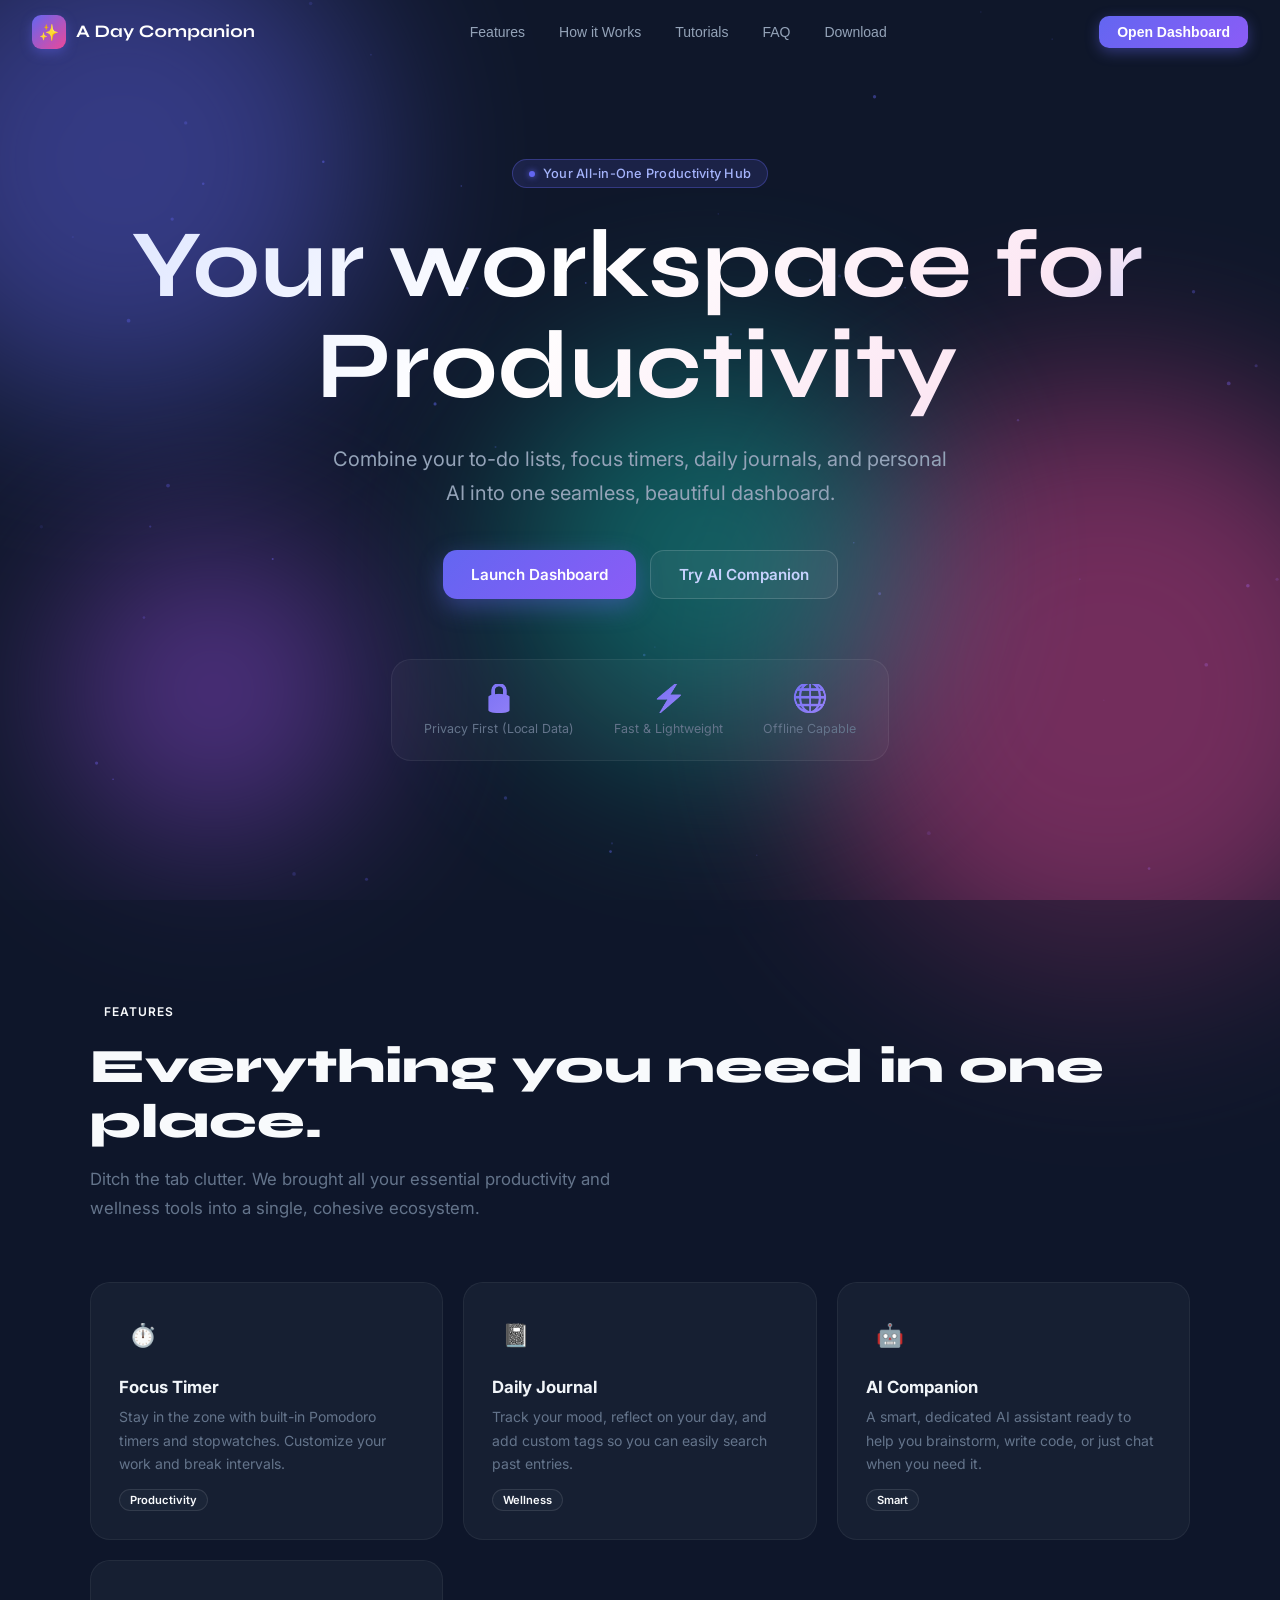
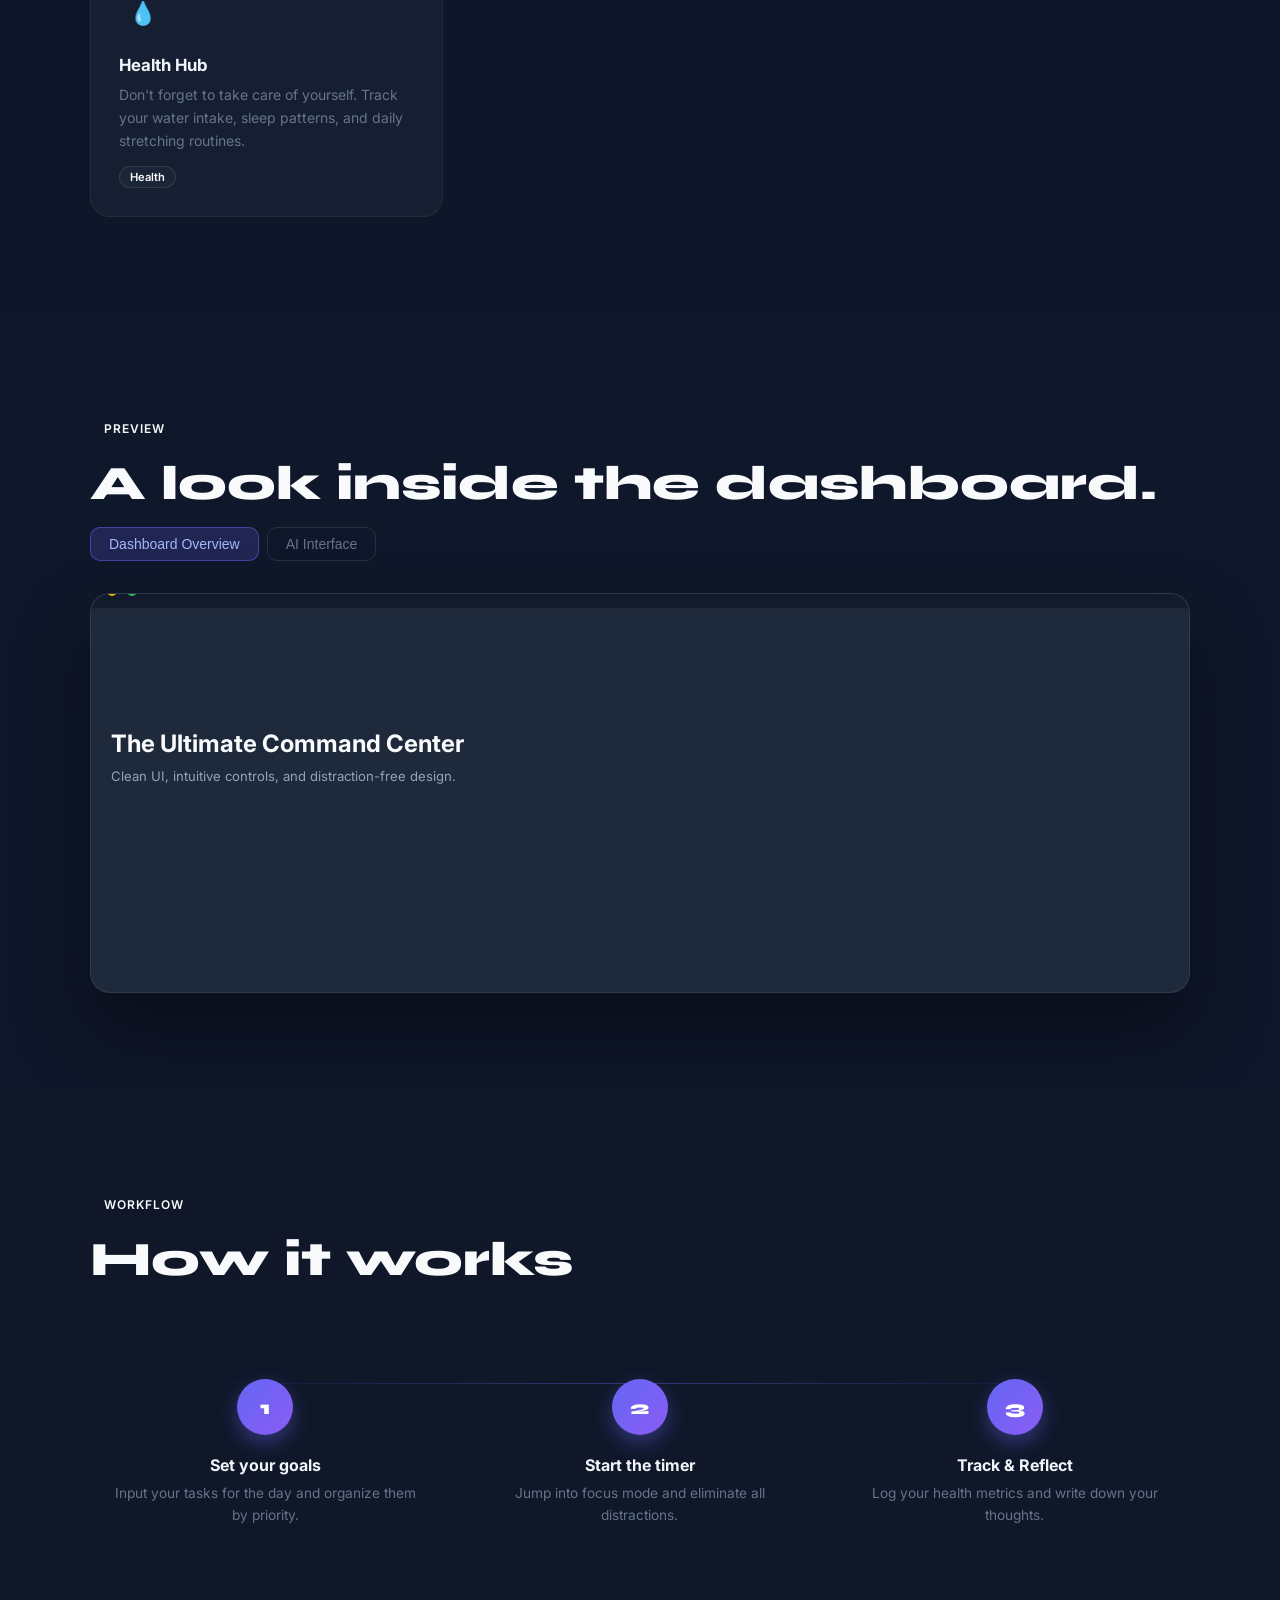
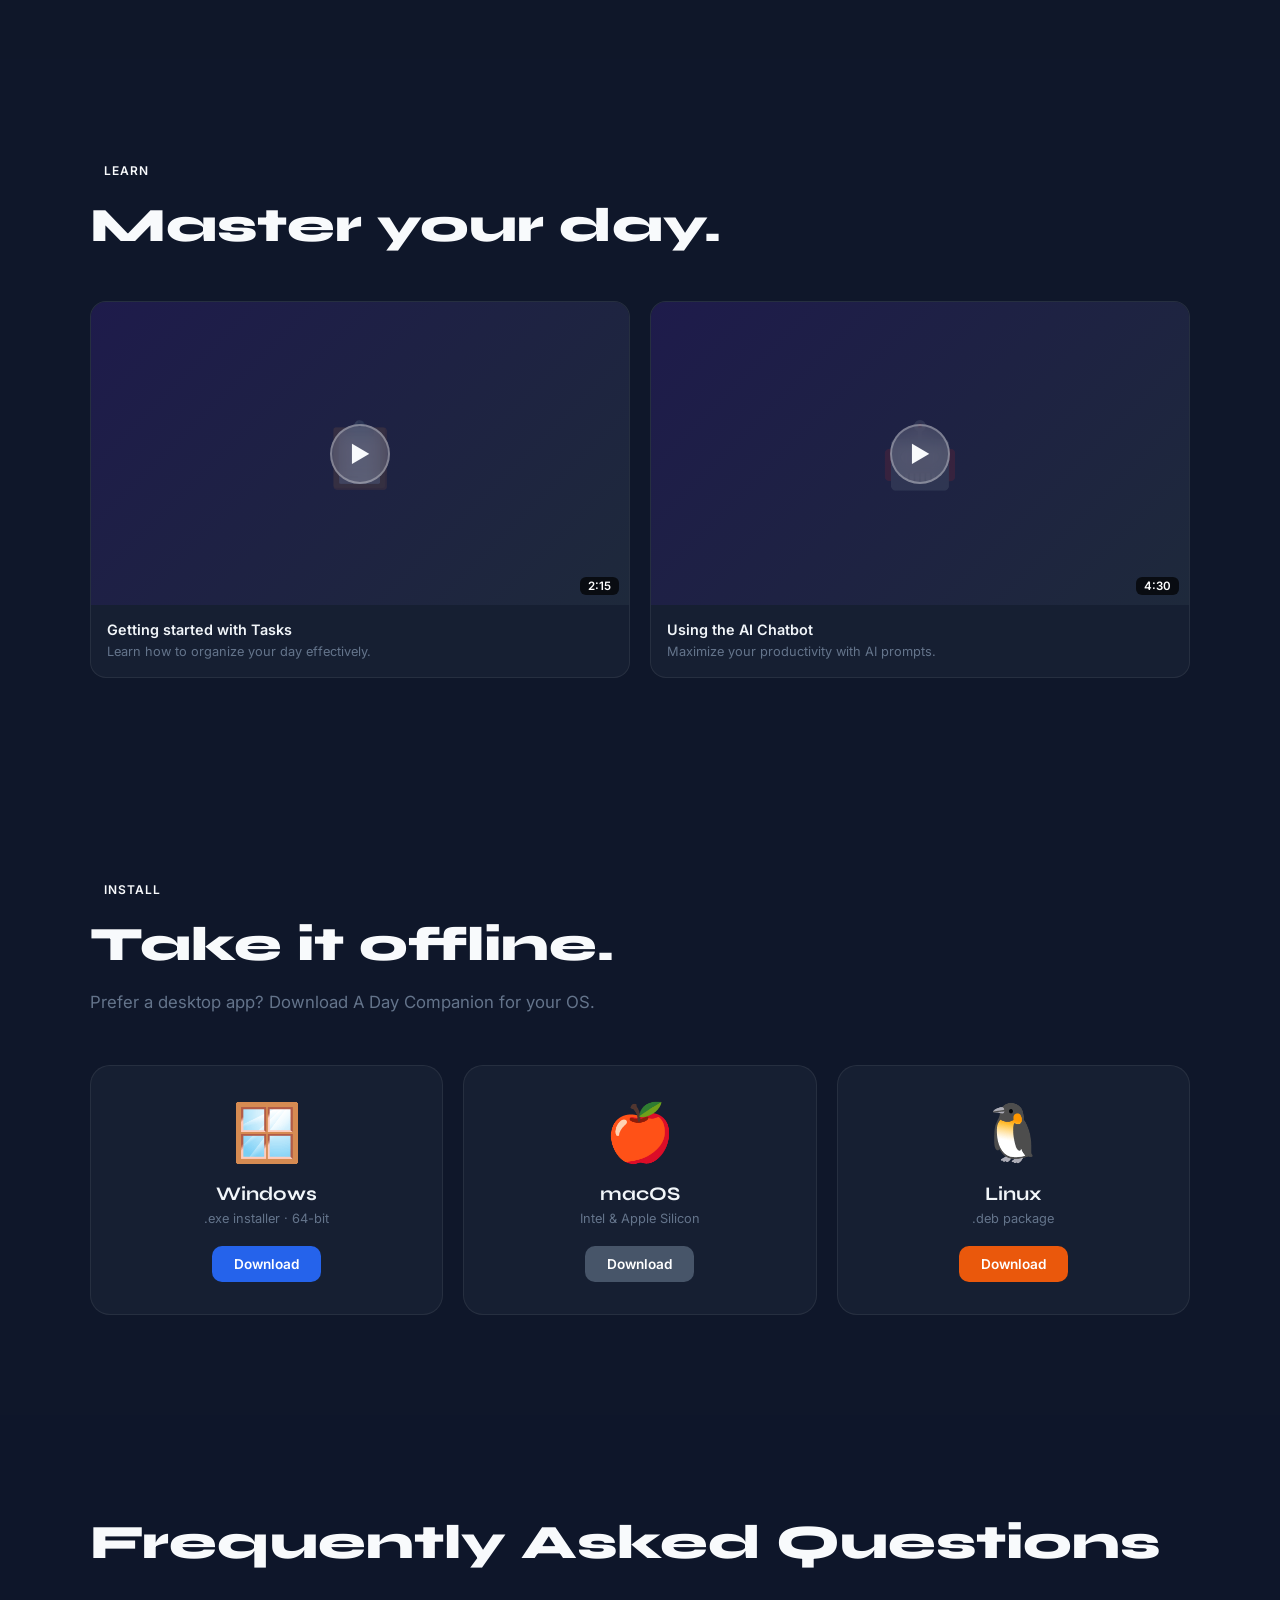
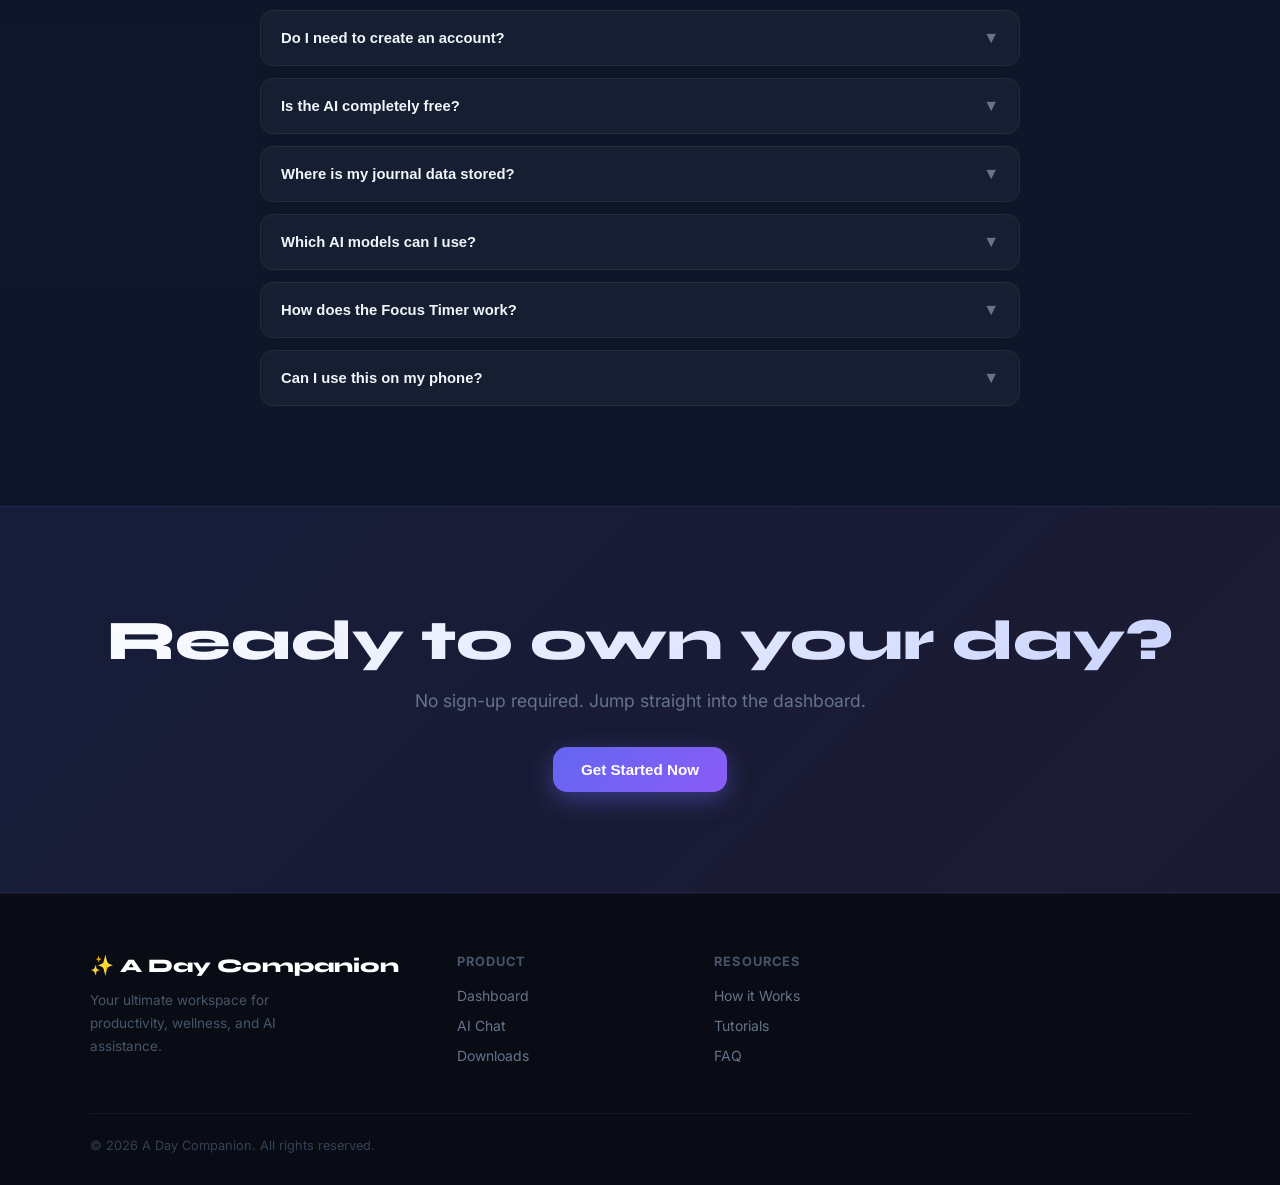
==== web/index.html @ 9bcea78a "Add files via upload" ====
<!DOCTYPE html>
<html lang="en">
<head>
    <meta charset="UTF-8">
    <meta name="viewport" content="width=device-width, initial-scale=1.0">
    <title>A Day Companion - Home</title>
    <link rel="preconnect" href="https://fonts.googleapis.com">
    <link href="https://fonts.googleapis.com/css2?family=Inter:wght@400;500;600;700;800&family=Syne:wght@700;800&display=swap" rel="stylesheet">
    
    <link rel="stylesheet" href="css/landing.css">
</head>
<body>
    
    <div class="blob blob-1"></div>
    <div class="blob blob-2"></div>
    <div class="blob blob-3"></div>
    <div class="blob blob-4"></div>

    <nav id="navbar">
        <a href="#" class="nav-logo">
            <div class="nav-logo-icon">✨</div>
            <span class="nav-logo-text">A Day Companion</span>
        </a>
        <div class="nav-links" id="nav-links">
            <button class="nav-link" data-scroll="features">Features</button>
            <button class="nav-link" data-scroll="how">How it Works</button>
            <button class="nav-link" data-scroll="tutorials">Tutorials</button>
            <button class="nav-link" data-scroll="faq">FAQ</button>
            <button class="nav-link" data-scroll="download">Download</button>
        </div>
        <button class="nav-hamburger" id="nav-hamburger">
            <span></span><span></span><span></span>
        </button>
        <button class="nav-cta" id="nav-cta" onclick="window.location.href='dashboard.html'">Open Dashboard</button>
    </nav>

    <section id="hero">
        <canvas id="hero-canvas" style="position: absolute; top: 0; left: 0; width: 100%; height: 100%; z-index: -1;"></canvas>
        
        <div class="hero-badge fade-up">
            <div class="hero-badge-dot"></div>
            Your All-in-One Productivity Hub
        </div>
        
        <h1 class="hero-title fade-up stagger-1">
            Your workspace for <br>
            <span id="typed-text" style="color: #a78bfa;"></span>
        </h1>
        
        <p class="hero-sub fade-up stagger-2">
            Combine your to-do lists, focus timers, daily journals, and personal AI into one seamless, beautiful dashboard.
        </p>
        
        <div class="hero-btns fade-up stagger-3">
            <a href="dashboard.html" class="btn-primary">Launch Dashboard</a>
            <a href="ai.html" class="btn-secondary">Try AI Companion</a>
        </div>

        <div class="hero-stats fade-up stagger-4">
            <div class="hero-stat">
                <div class="hero-stat-num" style="font-size: 1.8rem; margin-bottom: 8px;">🔒</div>
                <div class="hero-stat-label">Privacy First (Local Data)</div>
            </div>
            <div class="hero-stat">
                <div class="hero-stat-num" style="font-size: 1.8rem; margin-bottom: 8px;">⚡</div>
                <div class="hero-stat-label">Fast & Lightweight</div>
            </div>
            <div class="hero-stat">
                <div class="hero-stat-num" style="font-size: 1.8rem; margin-bottom: 8px;">🌐</div>
                <div class="hero-stat-label">Offline Capable</div>
            </div>
        </div>
    </section>

    <section id="features" class="section">
        <div class="section-inner">
            <span class="section-tag">Features</span>
            <h2 class="section-title">Everything you need in one place.</h2>
            <p class="section-sub">Ditch the tab clutter. We brought all your essential productivity and wellness tools into a single, cohesive ecosystem.</p>
            
            <div class="features-grid">
                <div class="feature-card">
                    <div class="feature-icon">⏱️</div>
                    <h3 class="feature-title">Focus Timer</h3>
                    <p class="feature-desc">Stay in the zone with built-in Pomodoro timers and stopwatches. Customize your work and break intervals.</p>
                    <span class="feature-tag glass">Productivity</span>
                </div>
                <div class="feature-card">
                    <div class="feature-icon">📓</div>
                    <h3 class="feature-title">Daily Journal</h3>
                    <p class="feature-desc">Track your mood, reflect on your day, and add custom tags so you can easily search past entries.</p>
                    <span class="feature-tag glass">Wellness</span>
                </div>
                <div class="feature-card">
                    <div class="feature-icon">🤖</div>
                    <h3 class="feature-title">AI Companion</h3>
                    <p class="feature-desc">A smart, dedicated AI assistant ready to help you brainstorm, write code, or just chat when you need it.</p>
                    <span class="feature-tag glass">Smart</span>
                </div>
                <div class="feature-card">
                    <div class="feature-icon">💧</div>
                    <h3 class="feature-title">Health Hub</h3>
                    <p class="feature-desc">Don't forget to take care of yourself. Track your water intake, sleep patterns, and daily stretching routines.</p>
                    <span class="feature-tag glass">Health</span>
                </div>
            </div>
        </div>
    </section>

    <section id="preview" class="section">
        <div class="section-inner">
            <span class="section-tag">Preview</span>
            <h2 class="section-title">A look inside the dashboard.</h2>
            
            <div class="preview-tabs">
                <button class="preview-tab active" data-tab="dashboard">Dashboard Overview</button>
                <button class="preview-tab" data-tab="ai">AI Interface</button>
            </div>

            <div class="preview-screen active" id="screen-dashboard">
                <div class="mock-header">
                    <div class="mock-dot" style="background: #ef4444;"></div>
                    <div class="mock-dot" style="background: #eab308;"></div>
                    <div class="mock-dot" style="background: #22c55e;"></div>
                </div>
                <div class="mock-ui text-center" style="padding: 100px 20px;">
                    <h3 style="color: #f8fafc; font-size: 1.5rem; margin-bottom: 10px;">The Ultimate Command Center</h3>
                    <p>Clean UI, intuitive controls, and distraction-free design.</p>
                </div>
            </div>
            
            <div class="preview-screen" id="screen-ai">
                <div class="mock-header">
                    <div class="mock-dot" style="background: #ef4444;"></div>
                    <div class="mock-dot" style="background: #eab308;"></div>
                    <div class="mock-dot" style="background: #22c55e;"></div>
                </div>
                <div class="mock-ui text-center" style="padding: 100px 20px;">
                    <h3 style="color: #f8fafc; font-size: 1.5rem; margin-bottom: 10px;">Your Personal AI Assistant</h3>
                    <p>Powered by OpenRouter, directly integrated into your workflow.</p>
                </div>
            </div>
        </div>
    </section>

    <section id="how" class="section">
        <div class="section-inner text-center">
            <span class="section-tag">Workflow</span>
            <h2 class="section-title">How it works</h2>
            
            <div class="steps-grid">
                <div class="step-card fade-up stagger-1">
                    <div class="step-num">1</div>
                    <h3 class="step-title">Set your goals</h3>
                    <p class="step-desc">Input your tasks for the day and organize them by priority.</p>
                </div>
                <div class="step-card fade-up stagger-2">
                    <div class="step-num">2</div>
                    <h3 class="step-title">Start the timer</h3>
                    <p class="step-desc">Jump into focus mode and eliminate all distractions.</p>
                </div>
                <div class="step-card fade-up stagger-3">
                    <div class="step-num">3</div>
                    <h3 class="step-title">Track & Reflect</h3>
                    <p class="step-desc">Log your health metrics and write down your thoughts.</p>
                </div>
            </div>
        </div>
    </section>

    <section id="tutorials" class="section">
        <div class="section-inner">
            <span class="section-tag">Learn</span>
            <h2 class="section-title">Master your day.</h2>
            
            <div class="tutorial-grid">
                <div class="tutorial-card fade-up" data-tutorial="Getting started with Tasks">
                    <div class="tutorial-thumb">
                        <div class="tutorial-thumb-bg">📋</div>
                        <div class="tutorial-play-btn">▶</div>
                        <div class="tutorial-duration">2:15</div>
                    </div>
                    <div class="tutorial-info">
                        <h3 class="tutorial-title">Getting started with Tasks</h3>
                        <p class="tutorial-desc">Learn how to organize your day effectively.</p>
                    </div>
                </div>
                <div class="tutorial-card fade-up stagger-1" data-tutorial="Using the AI Chatbot">
                    <div class="tutorial-thumb">
                        <div class="tutorial-thumb-bg">🤖</div>
                        <div class="tutorial-play-btn">▶</div>
                        <div class="tutorial-duration">4:30</div>
                    </div>
                    <div class="tutorial-info">
                        <h3 class="tutorial-title">Using the AI Chatbot</h3>
                        <p class="tutorial-desc">Maximize your productivity with AI prompts.</p>
                    </div>
                </div>
            </div>
        </div>
    </section>

    <section id="download" class="section">
        <div class="section-inner">
            <span class="section-tag">Install</span>
            <h2 class="section-title">Take it offline.</h2>
            <p class="section-sub">Prefer a desktop app? Download A Day Companion for your OS.</p>
            
            <div class="platform-grid">
                <a href="https://github.com/Devanshpsg009/A-Day-Companion/releases/download/A_Day_Companion/A.Day.Companion.exe" class="platform-card fade-up">
                    <span class="platform-emoji">🪟</span>
                    <h3 class="platform-name">Windows</h3>
                    <p class="platform-info">.exe installer · 64-bit</p>
                    <span class="platform-btn" style="background: #2563eb; color: #fff;">Download</span>
                </a>
                <a href="https://github.com/Devanshpsg009/A-Day-Companion/releases/download/A_Day_Companion/A.Day.Companion.app.zip" class="platform-card fade-up stagger-1">
                    <span class="platform-emoji">🍎</span>
                    <h3 class="platform-name">macOS</h3>
                    <p class="platform-info">Intel & Apple Silicon</p>
                    <span class="platform-btn" style="background: #475569; color: #fff;">Download</span>
                </a>
                <a href="https://github.com/Devanshpsg009/A-Day-Companion/releases/download/A_Day_Companion/A.Day.Companion.deb" class="platform-card fade-up stagger-2">
                    <span class="platform-emoji">🐧</span>
                    <h3 class="platform-name">Linux</h3>
                    <p class="platform-info">.deb package</p>
                    <span class="platform-btn" style="background: #ea580c; color: #fff;">Download</span>
                </a>
            </div>
        </div>
    </section>

    <section id="faq" class="section">
        <div class="section-inner">
            <h2 class="section-title text-center">Frequently Asked Questions</h2>
            
            <div class="faq-list" style="margin: 40px auto 0;">
                <div class="faq-item fade-up">
                    <button class="faq-q">Do I need to create an account? <span class="faq-chevron">▼</span></button>
                    <div class="faq-a"><p>No account is required! A Day Companion runs directly in your browser and stores your data locally.</p></div>
                </div>
                <div class="faq-item fade-up">
                    <button class="faq-q">Is the AI completely free? <span class="faq-chevron">▼</span></button>
                    <div class="faq-a"><p>Yes, the AI integration utilizes your custom API key (like OpenRouter) so you maintain full control over your usage and data.</p></div>
                </div>
                <div class="faq-item fade-up">
                    <button class="faq-q">Where is my journal data stored? <span class="faq-chevron">▼</span></button>
                    <div class="faq-a"><p>All your tasks, journal entries, and health data are stored safely in your browser's local storage for maximum privacy and speed.</p></div>
                </div>
                <div class="faq-item fade-up">
                    <button class="faq-q">Which AI models can I use? <span class="faq-chevron">▼</span></button>
                    <div class="faq-a"><p>Through OpenRouter, you can easily switch between industry-leading models like GPT-3.5 Turbo, Claude 3 Haiku, and Llama 3.</p></div>
                </div>
                <div class="faq-item fade-up">
                    <button class="faq-q">How does the Focus Timer work? <span class="faq-chevron">▼</span></button>
                    <div class="faq-a"><p>It uses the Pomodoro technique. By default, it sets a 25-minute focus session followed by a 5-minute break, helping you avoid burnout.</p></div>
                </div>
                <div class="faq-item fade-up">
                    <button class="faq-q">Can I use this on my phone? <span class="faq-chevron">▼</span></button>
                    <div class="faq-a"><p>Absolutely. The web dashboard is fully responsive and designed to work beautifully on mobile devices.</p></div>
                </div>
            </div>
        </div>
    </section>

    <section id="cta">
        <h2 class="cta-title fade-up">Ready to own your day?</h2>
        <p class="cta-sub fade-up stagger-1">No sign-up required. Jump straight into the dashboard.</p>
        <button class="btn-primary fade-up stagger-2" onclick="window.location.href='dashboard.html'">Get Started Now</button>
    </section>

    <footer>
        <div class="footer-inner">
            <div class="footer-top">
                <div class="footer-brand">
                    <div style="font-family: 'Syne', sans-serif; font-weight: 800; font-size: 1.2rem; color: #fff;">✨ A Day Companion</div>
                    <p>Your ultimate workspace for productivity, wellness, and AI assistance.</p>
                </div>
                <div>
                    <h4 class="footer-col-title">Product</h4>
                    <ul class="footer-links">
                        <li><a href="dashboard.html">Dashboard</a></li>
                        <li><a href="ai.html">AI Chat</a></li>
                        <li><a href="#download">Downloads</a></li>
                    </ul>
                </div>
                <div>
                    <h4 class="footer-col-title">Resources</h4>
                    <ul class="footer-links">
                        <li><a href="#how">How it Works</a></li>
                        <li><a href="#tutorials">Tutorials</a></li>
                        <li><a href="#faq">FAQ</a></li>
                    </ul>
                </div>
            </div>
            <div class="footer-bottom">
                <div class="footer-copy">&copy; 2026 A Day Companion. All rights reserved.</div>
            </div>
        </div>
    </footer>

    <div class="video-modal-overlay" id="video-modal" style="display: none;">
        <div class="video-modal">
            <div class="video-modal-header">
                <h3 class="video-modal-title" id="video-modal-title">Tutorial</h3>
                <button class="video-modal-close" id="video-modal-close">✕</button>
            </div>
            <div class="video-embed">
                <div class="video-placeholder">
                    <div class="video-placeholder-icon">▶</div>
                    <p>Video playback area.</p>
                </div>
            </div>
        </div>
    </div>

    <script src="js/landing.js"></script>
</body>
</html>
---- web/css/landing.css ----
/* ── Base ── */
*, *::before, *::after { box-sizing: border-box; margin: 0; padding: 0; }

body {
    font-family: 'Inter', sans-serif;
    background-color: #0f172a;
    color: #f8fafc;
    overflow-x: hidden;
    scroll-behavior: smooth;
}

::-webkit-scrollbar { width: 6px; }
::-webkit-scrollbar-track { background: #1e293b; }
::-webkit-scrollbar-thumb { background: #475569; border-radius: 4px; }
::-webkit-scrollbar-thumb:hover { background: #64748b; }

.blob {
    position: absolute;
    filter: blur(90px);
    z-index: 0;
    opacity: 0.45;
    animation: blobFloat 12s infinite ease-in-out;
    border-radius: 50%;
    pointer-events: none;
}
.blob-1 { top: -10%; left: -10%; width: 500px; height: 500px; background: #6366f1; animation-delay: 0s; }
.blob-2 { bottom: -10%; right: -10%; width: 600px; height: 600px; background: #ec4899; animation-delay: 2s; }
.blob-3 { top: 40%; left: 40%; width: 400px; height: 400px; background: #14b8a6; animation-delay: 4s; }
.blob-4 { top: 60%; left: 5%; width: 300px; height: 300px; background: #a855f7; animation-delay: 6s; }

@keyframes blobFloat {
    0%   { transform: translate(0,0) scale(1); }
    33%  { transform: translate(30px,-50px) scale(1.1); }
    66%  { transform: translate(-20px,20px) scale(0.9); }
    100% { transform: translate(0,0) scale(1); }
}

.glass {
    background: rgba(30,41,59,0.7);
    backdrop-filter: blur(12px);
    -webkit-backdrop-filter: blur(12px);
    border: 1px solid rgba(255,255,255,0.1);
}
.glass-panel {
    background: rgba(15,23,42,0.6);
    backdrop-filter: blur(16px);
    border: 1px solid rgba(255,255,255,0.05);
    box-shadow: 0 4px 30px rgba(0,0,0,0.15);
}
.glass-card {
    background: rgba(30,41,59,0.5);
    backdrop-filter: blur(12px);
    border: 1px solid rgba(255,255,255,0.08);
    border-radius: 20px;
    transition: background 0.3s, border-color 0.3s, transform 0.3s;
}
.glass-card:hover {
    background: rgba(30,41,59,0.8);
    border-color: rgba(99,102,241,0.4);
    transform: translateY(-4px);
}

.fade-in { animation: fadeIn 0.5s ease-out forwards; }
@keyframes fadeIn {
    from { opacity: 0; transform: translateY(12px); }
    to   { opacity: 1; transform: translateY(0); }
}

.fade-up {
    opacity: 0;
    transform: translateY(30px);
    transition: opacity 0.7s ease, transform 0.7s ease;
}
.fade-up.visible {
    opacity: 1;
    transform: translateY(0);
}

.stagger-1 { transition-delay: 0.1s; }
.stagger-2 { transition-delay: 0.2s; }
.stagger-3 { transition-delay: 0.3s; }
.stagger-4 { transition-delay: 0.4s; }
.stagger-5 { transition-delay: 0.5s; }
.stagger-6 { transition-delay: 0.6s; }

.typing-dot { animation: typingAnim 1.4s infinite ease-in-out both; }
.typing-dot:nth-child(1) { animation-delay: -0.32s; }
.typing-dot:nth-child(2) { animation-delay: -0.16s; }
@keyframes typingAnim { 0%,80%,100%{transform:scale(0)} 40%{transform:scale(1)} }

/* Pulse ring for badges */
@keyframes pulseRing {
    0%   { transform: scale(1); opacity: 0.8; }
    50%  { transform: scale(1.5); opacity: 0; }
    100% { transform: scale(1); opacity: 0; }
}
.pulse-ring::before {
    content: '';
    position: absolute;
    inset: -4px;
    border-radius: 50%;
    border: 2px solid #22c55e;
    animation: pulseRing 2s ease-out infinite;
}

#navbar {
    position: fixed;
    top: 0; left: 0; right: 0;
    z-index: 900;
    padding: 0 32px;
    height: 64px;
    display: flex;
    align-items: center;
    justify-content: space-between;
    transition: background 0.3s, border-color 0.3s, box-shadow 0.3s;
}
#navbar.scrolled {
    background: rgba(15,23,42,0.9);
    backdrop-filter: blur(16px);
    border-bottom: 1px solid rgba(255,255,255,0.08);
    box-shadow: 0 4px 24px rgba(0,0,0,0.3);
}
.nav-logo {
    display: flex;
    align-items: center;
    gap: 10px;
    color: #fff;
    text-decoration: none;
    flex-shrink: 0;
}
.nav-logo-text {
    display: inline-block;
    font-family: 'Syne', sans-serif;
    font-weight: 700;
    font-size: 1.1rem;
    letter-spacing: 0.01em;
    line-height: 1.2;
    padding-right: 0.12em;
    white-space: nowrap;
    overflow: visible;
    text-rendering: geometricPrecision;
    -webkit-font-smoothing: antialiased;
}
.nav-logo-icon {
    width: 34px; height: 34px;
    background: linear-gradient(135deg, #6366f1, #ec4899);
    border-radius: 9px;
    display: flex; align-items: center; justify-content: center;
    font-size: 1rem;
    box-shadow: 0 4px 12px rgba(99,102,241,0.4);
}
.nav-links { display: flex; gap: 6px; align-items: center; }
.nav-link {
    padding: 7px 14px;
    border-radius: 8px;
    font-size: 0.875rem;
    font-weight: 500;
    color: #94a3b8;
    cursor: pointer;
    transition: color 0.2s, background 0.2s;
    border: none;
    background: none;
}
.nav-link:hover { color: #fff; background: rgba(255,255,255,0.06); }
.nav-cta {
    padding: 8px 18px;
    border-radius: 10px;
    background: linear-gradient(135deg, #6366f1, #8b5cf6);
    color: #fff;
    font-size: 0.875rem;
    font-weight: 600;
    cursor: pointer;
    border: none;
    transition: transform 0.2s, box-shadow 0.2s;
    box-shadow: 0 4px 14px rgba(99,102,241,0.4);
}
.nav-cta:hover { transform: translateY(-1px); box-shadow: 0 6px 20px rgba(99,102,241,0.55); }

/* Mobile nav toggle */
.nav-hamburger {
    display: none;
    flex-direction: column;
    gap: 5px;
    cursor: pointer;
    padding: 4px;
    border: none;
    background: none;
}
.nav-hamburger span {
    display: block;
    width: 22px; height: 2px;
    background: #94a3b8;
    border-radius: 2px;
    transition: all 0.3s;
}

#hero {
    min-height: 100vh;
    display: flex;
    flex-direction: column;
    align-items: center;
    justify-content: center;
    position: relative;
    overflow: hidden;
    padding: 80px 24px 60px;
    text-align: center;
}
.hero-badge {
    display: inline-flex;
    align-items: center;
    gap: 8px;
    padding: 6px 16px;
    border-radius: 100px;
    background: rgba(99,102,241,0.15);
    border: 1px solid rgba(99,102,241,0.35);
    color: #a5b4fc;
    font-size: 0.8rem;
    font-weight: 500;
    margin-bottom: 28px;
    letter-spacing: 0.02em;
}
.hero-badge-dot {
    width: 6px; height: 6px;
    border-radius: 50%;
    background: #6366f1;
    box-shadow: 0 0 6px #6366f1;
    position: relative;
}
.hero-title {
    font-family: 'Syne', sans-serif;
    font-size: clamp(3rem, 8vw, 6rem);
    font-weight: 700;
    line-height: 1.05;
    letter-spacing: 0;
    margin-bottom: 24px;
    padding-right: 0.06em;
    background: linear-gradient(135deg, #e0e7ff 0%, #fff 40%, #fce7f3 80%, #c7d2fe 100%);
    -webkit-background-clip: text;
    -webkit-text-fill-color: transparent;
    background-clip: text;
    text-rendering: geometricPrecision;
    -webkit-font-smoothing: antialiased;
}
.hero-sub {
    font-size: clamp(1rem, 2.5vw, 1.25rem);
    color: #94a3b8;
    max-width: 620px;
    line-height: 1.7;
    margin: 0 auto 40px;
}
.hero-btns {
    display: flex;
    gap: 14px;
    justify-content: center;
    flex-wrap: wrap;
    margin-bottom: 60px;
}
.btn-primary {
    display: inline-flex;
    align-items: center;
    gap: 8px;
    padding: 14px 28px;
    border-radius: 14px;
    background: linear-gradient(135deg, #6366f1, #8b5cf6);
    color: #fff;
    font-weight: 600;
    font-size: 0.95rem;
    border: none;
    cursor: pointer;
    transition: transform 0.2s, box-shadow 0.2s;
    box-shadow: 0 8px 24px rgba(99,102,241,0.4);
    text-decoration: none;
}
.btn-primary:hover { transform: translateY(-2px); box-shadow: 0 12px 32px rgba(99,102,241,0.55); }
.btn-secondary {
    display: inline-flex;
    align-items: center;
    gap: 8px;
    padding: 14px 28px;
    border-radius: 14px;
    background: rgba(255,255,255,0.05);
    color: #c7d2fe;
    font-weight: 600;
    font-size: 0.95rem;
    border: 1px solid rgba(255,255,255,0.15);
    cursor: pointer;
    transition: background 0.2s, border-color 0.2s, transform 0.2s;
    text-decoration: none;
}
.btn-secondary:hover { background: rgba(255,255,255,0.1); border-color: rgba(99,102,241,0.5); transform: translateY(-2px); }

/* Hero stats bar */
.hero-stats {
    display: flex;
    gap: 40px;
    justify-content: center;
    flex-wrap: wrap;
    padding: 24px 32px;
    border-radius: 20px;
    background: rgba(255,255,255,0.03);
    border: 1px solid rgba(255,255,255,0.06);
    max-width: 560px;
    margin: 0 auto;
}
.hero-stat { text-align: center; }
.hero-stat-num {
    font-family: 'Syne', sans-serif;
    font-size: 2rem;
    font-weight: 800;
    background: linear-gradient(135deg, #6366f1, #a78bfa);
    -webkit-background-clip: text;
    -webkit-text-fill-color: transparent;
    background-clip: text;
    line-height: 1;
}
.hero-stat-label { font-size: 0.78rem; color: #64748b; margin-top: 4px; }

/* ── Section base ── */
.section {
    padding: 100px 24px;
    position: relative;
    overflow: hidden;
}
.section-inner {
    max-width: 1100px;
    margin: 0 auto;
}
.section-tag {
    display: inline-block;
    padding: 4px 14px;
    border-radius: 100px;
    font-size: 0.75rem;
    font-weight: 600;
    letter-spacing: 0.08em;
    text-transform: uppercase;
    margin-bottom: 16px;
}
.section-title {
    font-family: 'Syne', sans-serif;
    font-size: clamp(2rem, 5vw, 3rem);
    font-weight: 800;
    line-height: 1.15;
    margin-bottom: 16px;
}
.section-sub {
    font-size: 1.05rem;
    color: #64748b;
    max-width: 560px;
    line-height: 1.7;
}

#features { background: rgba(15,23,42,0.5); }
.features-grid {
    display: grid;
    grid-template-columns: repeat(auto-fit, minmax(300px, 1fr));
    gap: 20px;
    margin-top: 60px;
}
.feature-card {
    padding: 28px;
    border-radius: 20px;
    background: rgba(30,41,59,0.5);
    border: 1px solid rgba(255,255,255,0.06);
    transition: all 0.3s;
    position: relative;
    overflow: hidden;
}
.feature-card::before {
    content: '';
    position: absolute;
    inset: 0;
    background: linear-gradient(135deg, transparent, rgba(99,102,241,0.04));
    opacity: 0;
    transition: opacity 0.3s;
}
.feature-card:hover { border-color: rgba(99,102,241,0.3); transform: translateY(-4px); box-shadow: 0 20px 40px rgba(0,0,0,0.2); }
.feature-card:hover::before { opacity: 1; }
.feature-icon {
    width: 48px; height: 48px;
    border-radius: 14px;
    display: flex; align-items: center; justify-content: center;
    font-size: 1.4rem;
    margin-bottom: 18px;
}
.feature-title { font-size: 1.05rem; font-weight: 700; color: #f1f5f9; margin-bottom: 8px; }
.feature-desc { font-size: 0.875rem; color: #64748b; line-height: 1.65; }
.feature-tag {
    display: inline-block;
    margin-top: 14px;
    padding: 3px 10px;
    border-radius: 100px;
    font-size: 0.7rem;
    font-weight: 600;
}

#preview { background: #0f172a; }
.preview-tabs {
    display: flex;
    gap: 8px;
    margin-bottom: 32px;
    flex-wrap: wrap;
}
.preview-tab {
    padding: 8px 18px;
    border-radius: 10px;
    font-size: 0.875rem;
    font-weight: 500;
    cursor: pointer;
    border: 1px solid rgba(255,255,255,0.1);
    background: transparent;
    color: #64748b;
    transition: all 0.2s;
}
.preview-tab.active {
    background: rgba(99,102,241,0.2);
    border-color: rgba(99,102,241,0.5);
    color: #a5b4fc;
}
.preview-tab:hover:not(.active) { color: #f1f5f9; border-color: rgba(255,255,255,0.2); }

.preview-screen {
    border-radius: 20px;
    overflow: hidden;
    border: 1px solid rgba(255,255,255,0.08);
    box-shadow: 0 40px 80px rgba(0,0,0,0.4);
    background: #1e293b;
    min-height: 400px;
    display: none;
    animation: fadeIn 0.4s ease;
}
.preview-screen.active { display: block; }

/* Mock UI inside preview */
.mock-ui {
    padding: 20px;
    font-size: 0.82rem;
    color: #94a3b8;
}
.mock-header {
    display: flex;
    align-items: center;
    gap: 10px;
    padding: 12px 16px;
    background: rgba(15,23,42,0.8);
    border-radius: 12px 12px 0 0;
    border-bottom: 1px solid rgba(255,255,255,0.05);
    margin: -20px -20px 20px;
}
.mock-dot { width: 10px; height: 10px; border-radius: 50%; }

#how {
    background: rgba(15,23,42,0.8);
}
.steps-grid {
    display: grid;
    grid-template-columns: repeat(auto-fit, minmax(220px, 1fr));
    gap: 24px;
    margin-top: 60px;
    position: relative;
}
.steps-grid::before {
    content: '';
    position: absolute;
    top: 36px;
    left: 10%;
    right: 10%;
    height: 1px;
    background: linear-gradient(90deg, transparent, rgba(99,102,241,0.4), transparent);
}
.step-card {
    text-align: center;
    padding: 32px 20px;
    position: relative;
}
.step-num {
    width: 56px; height: 56px;
    border-radius: 50%;
    background: linear-gradient(135deg, #6366f1, #8b5cf6);
    display: flex; align-items: center; justify-content: center;
    font-family: 'Syne', sans-serif;
    font-weight: 800;
    font-size: 1.2rem;
    color: #fff;
    margin: 0 auto 20px;
    box-shadow: 0 8px 20px rgba(99,102,241,0.4);
    position: relative;
}
.step-title { font-size: 1rem; font-weight: 700; color: #f1f5f9; margin-bottom: 8px; }
.step-desc { font-size: 0.855rem; color: #64748b; line-height: 1.6; }

/* ── Tutorial Video Section ── */
#tutorials { background: #0f172a; }
.tutorial-grid {
    display: grid;
    grid-template-columns: repeat(auto-fit, minmax(300px, 1fr));
    gap: 20px;
    margin-top: 48px;
}
.tutorial-card {
    border-radius: 16px;
    overflow: hidden;
    background: rgba(30,41,59,0.5);
    border: 1px solid rgba(255,255,255,0.07);
    transition: all 0.3s;
    cursor: pointer;
}
.tutorial-card:hover { border-color: rgba(99,102,241,0.4); transform: translateY(-4px); box-shadow: 0 20px 40px rgba(0,0,0,0.3); }
.tutorial-thumb {
    position: relative;
    aspect-ratio: 16/9;
    overflow: hidden;
    background: linear-gradient(135deg, #1e1b4b, #1e293b);
    display: flex; align-items: center; justify-content: center;
}
.tutorial-thumb-bg {
    position: absolute;
    inset: 0;
    display: flex;
    align-items: center;
    justify-content: center;
    font-size: 4rem;
    opacity: 0.15;
}
.tutorial-play-btn {
    width: 60px; height: 60px;
    border-radius: 50%;
    background: rgba(255,255,255,0.15);
    backdrop-filter: blur(8px);
    border: 2px solid rgba(255,255,255,0.3);
    display: flex; align-items: center; justify-content: center;
    font-size: 1.4rem;
    position: relative;
    z-index: 1;
    transition: all 0.3s;
}
.tutorial-card:hover .tutorial-play-btn {
    background: rgba(99,102,241,0.8);
    border-color: #6366f1;
    transform: scale(1.1);
}
.tutorial-duration {
    position: absolute;
    bottom: 10px; right: 10px;
    padding: 2px 8px;
    border-radius: 6px;
    background: rgba(0,0,0,0.7);
    font-size: 0.72rem;
    font-weight: 600;
    color: #fff;
}
.tutorial-info { padding: 16px; }
.tutorial-title { font-size: 0.9rem; font-weight: 600; color: #f1f5f9; margin-bottom: 4px; }
.tutorial-desc { font-size: 0.8rem; color: #64748b; line-height: 1.5; }

/* Video modal */
.video-modal-overlay {
    position: fixed; inset: 0; z-index: 1100;
    background: rgba(0,0,0,0.88);
    display: flex; align-items: center; justify-content: center;
    padding: 24px;
    animation: fadeIn 0.2s ease;
}
.video-modal {
    width: 100%;
    max-width: 860px;
    border-radius: 20px;
    overflow: hidden;
    background: #0f172a;
    border: 1px solid rgba(255,255,255,0.1);
    box-shadow: 0 40px 80px rgba(0,0,0,0.6);
}
.video-modal-header {
    display: flex;
    align-items: center;
    justify-content: space-between;
    padding: 14px 20px;
    border-bottom: 1px solid rgba(255,255,255,0.07);
}
.video-modal-title { font-size: 0.9rem; font-weight: 600; color: #f1f5f9; }
.video-modal-close {
    width: 30px; height: 30px;
    border-radius: 8px;
    background: rgba(255,255,255,0.07);
    border: 1px solid rgba(255,255,255,0.1);
    color: #94a3b8;
    cursor: pointer;
    display: flex; align-items: center; justify-content: center;
    font-size: 1rem;
    transition: all 0.2s;
}
.video-modal-close:hover { background: rgba(239,68,68,0.2); color: #f87171; border-color: rgba(239,68,68,0.3); }
.video-embed { aspect-ratio: 16/9; width: 100%; background: #000; display: flex; align-items: center; justify-content: center; }
.video-placeholder {
    display: flex;
    flex-direction: column;
    align-items: center;
    justify-content: center;
    gap: 16px;
    color: #475569;
    text-align: center;
    padding: 40px;
}
.video-placeholder-icon { font-size: 3rem; }
.video-placeholder p { font-size: 0.875rem; max-width: 340px; line-height: 1.6; }

#testimonials { background: rgba(15,23,42,0.6); }
.testi-grid {
    display: grid;
    grid-template-columns: repeat(auto-fit, minmax(280px, 1fr));
    gap: 20px;
    margin-top: 48px;
}
.testi-card {
    padding: 24px;
    border-radius: 18px;
    background: rgba(30,41,59,0.5);
    border: 1px solid rgba(255,255,255,0.06);
    transition: all 0.3s;
}
.testi-card:hover { border-color: rgba(99,102,241,0.25); transform: translateY(-3px); }
.testi-stars { color: #fbbf24; font-size: 0.9rem; margin-bottom: 12px; }
.testi-text { font-size: 0.9rem; color: #94a3b8; line-height: 1.7; margin-bottom: 16px; font-style: italic; }
.testi-text::before { content: '"'; font-size: 1.4rem; color: #6366f1; font-style: normal; line-height: 0; vertical-align: -6px; margin-right: 2px; }
.testi-author { display: flex; align-items: center; gap: 10px; }
.testi-avatar {
    width: 38px; height: 38px;
    border-radius: 50%;
    display: flex; align-items: center; justify-content: center;
    font-size: 1.1rem;
    flex-shrink: 0;
}
.testi-name { font-size: 0.875rem; font-weight: 600; color: #f1f5f9; }
.testi-role { font-size: 0.75rem; color: #64748b; }

/* ── Platform/Download ── */
#download { background: #0f172a; }
.platform-grid {
    display: grid;
    grid-template-columns: repeat(auto-fit, minmax(260px, 1fr));
    gap: 20px;
    margin-top: 48px;
}
.platform-card {
    padding: 32px 24px;
    border-radius: 20px;
    background: rgba(30,41,59,0.5);
    border: 1px solid rgba(255,255,255,0.07);
    text-align: center;
    transition: all 0.3s;
    text-decoration: none;
    display: block;
}
.platform-card:hover { border-color: rgba(99,102,241,0.4); transform: translateY(-6px); box-shadow: 0 24px 48px rgba(0,0,0,0.3); }
.platform-emoji { font-size: 3.5rem; display: block; margin-bottom: 16px; }
.platform-name { font-family: 'Syne', sans-serif; font-size: 1.2rem; font-weight: 700; color: #f1f5f9; margin-bottom: 6px; }
.platform-info { font-size: 0.8rem; color: #64748b; margin-bottom: 20px; }
.platform-btn {
    display: inline-flex;
    align-items: center;
    gap: 6px;
    padding: 10px 22px;
    border-radius: 10px;
    font-size: 0.85rem;
    font-weight: 600;
    transition: all 0.2s;
}

#faq { background: rgba(15,23,42,0.5); }
.faq-list { margin-top: 48px; display: flex; flex-direction: column; gap: 12px; max-width: 760px; }
.faq-item {
    border-radius: 14px;
    background: rgba(30,41,59,0.5);
    border: 1px solid rgba(255,255,255,0.06);
    overflow: hidden;
    transition: border-color 0.2s;
}
.faq-item.open { border-color: rgba(99,102,241,0.3); }
.faq-q {
    width: 100%;
    display: flex;
    align-items: center;
    justify-content: space-between;
    padding: 18px 20px;
    font-size: 0.925rem;
    font-weight: 600;
    color: #f1f5f9;
    cursor: pointer;
    background: none;
    border: none;
    text-align: left;
    gap: 12px;
}
.faq-q:hover { color: #a5b4fc; }
.faq-chevron {
    flex-shrink: 0;
    color: #64748b;
    font-size: 1rem;
    transition: transform 0.3s;
}
.faq-item.open .faq-chevron { transform: rotate(180deg); color: #6366f1; }
.faq-a {
    max-height: 0;
    overflow: hidden;
    transition: max-height 0.35s ease, padding 0.3s;
    font-size: 0.875rem;
    color: #64748b;
    line-height: 1.7;
    padding: 0 20px;
}
.faq-item.open .faq-a { max-height: 200px; padding: 0 20px 18px; }

#cta {
    padding: 100px 24px;
    text-align: center;
    position: relative;
    overflow: hidden;
    background: linear-gradient(135deg, rgba(99,102,241,0.08) 0%, rgba(236,72,153,0.06) 100%);
    border-top: 1px solid rgba(99,102,241,0.12);
    border-bottom: 1px solid rgba(99,102,241,0.12);
}
.cta-title {
    font-family: 'Syne', sans-serif;
    font-size: clamp(2rem, 5vw, 3.5rem);
    font-weight: 800;
    margin-bottom: 16px;
    background: linear-gradient(135deg, #fff, #c7d2fe);
    -webkit-background-clip: text;
    -webkit-text-fill-color: transparent;
background-clip: text;
}
.cta-sub { font-size: 1.1rem; color: #64748b; margin-bottom: 36px; }

footer {
    padding: 60px 24px 32px;
    background: rgba(9,12,21,0.95);
    border-top: 1px solid rgba(255,255,255,0.05);
}
.footer-inner {
    max-width: 1100px;
    margin: 0 auto;
}
.footer-top {
    display: grid;
    grid-template-columns: 1.5fr repeat(3, 1fr);
    gap: 40px;
    padding-bottom: 48px;
    border-bottom: 1px solid rgba(255,255,255,0.05);
}
.footer-brand p { font-size: 0.85rem; color: #475569; line-height: 1.7; margin-top: 12px; max-width: 240px; }
.footer-col-title { font-size: 0.8rem; font-weight: 700; text-transform: uppercase; letter-spacing: 0.08em; color: #475569; margin-bottom: 16px; }
.footer-links { list-style: none; display: flex; flex-direction: column; gap: 10px; }
.footer-links a { font-size: 0.875rem; color: #64748b; text-decoration: none; transition: color 0.2s; }
.footer-links a:hover { color: #c7d2fe; }
.footer-bottom {
    display: flex;
    align-items: center;
    justify-content: space-between;
    padding-top: 24px;
    flex-wrap: wrap;
    gap: 12px;
}
.footer-copy { font-size: 0.8rem; color: #334155; }
.footer-socials { display: flex; gap: 10px; }
.footer-social-btn {
    width: 34px; height: 34px;
    border-radius: 8px;
    background: rgba(255,255,255,0.04);
    border: 1px solid rgba(255,255,255,0.07);
    display: flex; align-items: center; justify-content: center;
    font-size: 0.9rem;
    cursor: pointer;
    transition: all 0.2s;
    color: #64748b;
    text-decoration: none;
}
.footer-social-btn:hover { background: rgba(99,102,241,0.15); border-color: rgba(99,102,241,0.3); color: #a5b4fc; }

/* ── Dashboard (app view) ── */
.dashboard-wrap { min-height: 100vh; padding: 24px; }

/* ── Modals (Try Now, AI) ── */
.trynow-overlay {
    position: fixed; inset: 0; z-index: 1200;
    background: rgba(0,0,0,0.75);
    backdrop-filter: blur(8px);
    display: flex; align-items: center; justify-content: center;
    animation: fadeIn .2s ease;
    padding: 24px;
}
.trynow-card {
    background: rgba(15,23,42,0.97);
    border: 1px solid rgba(255,255,255,0.1);
    border-radius: 26px;
    padding: 40px 36px;
    max-width: 480px;
    width: 100%;
    text-align: center;
    box-shadow: 0 40px 80px rgba(0,0,0,0.5);
}

.ai-modal-overlay {
    position: fixed; inset: 0; z-index: 1100;
    background: rgba(0,0,0,0.78);
    backdrop-filter: blur(10px);
    display: flex; align-items: center; justify-content: center;
    animation: fadeIn 0.2s ease;
    padding: 24px;
}
.ai-modal {
    width: 100%; max-width: 660px; height: 85vh; max-height: 800px;
    background: #100e1e;
    border: 1px solid rgba(139,92,246,0.25);
    border-radius: 24px;
    display: flex; flex-direction: column;
    overflow: hidden;
    box-shadow: 0 40px 80px rgba(0,0,0,0.6), 0 0 60px rgba(139,92,246,0.2);
}
.ai-hdr {
    padding: 14px 18px;
    display: flex; align-items: center; justify-content: space-between;
    border-bottom: 1px solid rgba(139,92,246,0.18);
    background: #17142a;
    flex-shrink: 0;
}
.ai-logo {
    width: 36px; height: 36px;
    background: linear-gradient(135deg,#7c3aed,#db2777);
    border-radius: 10px;
    display: flex; align-items: center; justify-content: center;
    box-shadow: 0 4px 14px rgba(124,58,237,0.45);
}
.ai-name { font-family:'Syne',sans-serif; font-weight:800; font-size:.95rem; letter-spacing:.07em; text-transform:uppercase; color:#a78bfa; }
.ai-sub { font-size:.65rem; color:rgba(237,233,254,0.42); margin-top:1px; display:flex; align-items:center; gap:4px; }
.ai-live { width:6px;height:6px;border-radius:50%;background:#22c55e;box-shadow:0 0 5px #22c55e;animation:aiblink 2s ease-in-out infinite; }
@keyframes aiblink{0%,100%{opacity:1}50%{opacity:.3}}
.ai-mbar { padding:8px 16px; border-bottom:1px solid rgba(139,92,246,0.18); background:#17142a; display:flex; align-items:center; gap:8px; flex-shrink:0; }
.ai-msel { background:rgba(255,255,255,0.04); border:1px solid rgba(139,92,246,0.18); color:#ede9fe; padding:4px 10px; border-radius:7px; font-size:.75rem; outline:none; cursor:pointer; flex:1; }
.ai-msgs { flex:1; overflow-y:auto; padding:16px; display:flex; flex-direction:column; gap:12px; scroll-behavior:smooth; }
.ai-msgs::-webkit-scrollbar{width:3px}
.ai-msgs::-webkit-scrollbar-thumb{background:rgba(139,92,246,0.25);border-radius:3px}
.ai-msg { max-width:82%; animation: aimsgpop .25s cubic-bezier(.34,1.56,.64,1); }
@keyframes aimsgpop{from{opacity:0;transform:translateY(10px) scale(.97)}to{opacity:1;transform:none}}
.ai-msg.u{align-self:flex-end}
.ai-msg.b{align-self:flex-start}
.ai-bbl { padding:10px 14px; border-radius:14px; font-size:.86rem; line-height:1.65; word-break:break-word; }
.ai-msg.u .ai-bbl { background:linear-gradient(135deg,#6d28d9,#7c3aed); color:#fff; border-bottom-right-radius:3px; box-shadow:0 4px 14px rgba(109,40,217,.3); }
.ai-msg.b .ai-bbl { background:#17142a; border:1px solid rgba(139,92,246,0.18); border-bottom-left-radius:3px; color:#ede9fe; }
.ai-meta { font-size:.62rem; color:rgba(237,233,254,0.3); margin-top:3px; padding:0 3px; }
.ai-msg.u .ai-meta { text-align:right; }
.ai-typing { align-self:flex-start; padding:10px 14px; background:#17142a; border:1px solid rgba(139,92,246,0.18); border-radius:14px; border-bottom-left-radius:3px; display:flex; align-items:center; gap:8px; }
.ai-dots{display:flex;gap:4px}
.ai-dots span{width:6px;height:6px;border-radius:50%;background:#a78bfa;animation:aidots 1.3s ease-in-out infinite;}
.ai-dots span:nth-child(2){animation-delay:.15s}
.ai-dots span:nth-child(3){animation-delay:.3s}
@keyframes aidots{0%,60%,100%{transform:translateY(0)}30%{transform:translateY(-5px)}}
.ai-input-wrap { padding:10px 14px 14px; border-top:1px solid rgba(139,92,246,0.18); background:#17142a; flex-shrink:0; }
.ai-input-row { display:flex; align-items:center; gap:8px; background:rgba(255,255,255,0.04); border:1px solid rgba(139,92,246,0.18); border-radius:12px; padding:7px 7px 7px 14px; transition:border-color .2s,box-shadow .2s; }
.ai-input-row:focus-within{border-color:#a78bfa;box-shadow:0 0 0 3px rgba(167,139,250,0.18)}
.ai-input { flex:1;background:none;border:none;color:#ede9fe;font-size:.87rem;outline:none; font-family: 'Inter', sans-serif; }
.ai-input::placeholder{color:rgba(237,233,254,0.3)}
.ai-send { width:33px;height:33px;border-radius:8px;background:linear-gradient(135deg,#7c3aed,#db2777);border:none;color:#fff;cursor:pointer;display:flex;align-items:center;justify-content:center;transition:all .2s;flex-shrink:0; }
.ai-send:hover{transform:scale(1.08)}
.ai-send:disabled{opacity:.35;cursor:not-allowed;transform:none!important}
.ai-close-btn { width:30px;height:30px;border-radius:8px;border:1px solid rgba(139,92,246,0.25);background:transparent;color:rgba(237,233,254,0.5);cursor:pointer;display:flex;align-items:center;justify-content:center;transition:all .2s; }
.ai-close-btn:hover{background:rgba(239,68,68,0.15);color:#f87171;border-color:rgba(239,68,68,0.3)}
.ai-pill{font-size:.62rem;padding:2px 8px;border-radius:20px;border:1px solid rgba(34,197,94,.35);background:rgba(34,197,94,.08);color:#4ade80;display:flex;align-items:center;gap:3px;}
.ai-pill.warn{border-color:rgba(239,68,68,.35);background:rgba(239,68,68,.08);color:#f87171}
.ai-pill.idle{border-color:rgba(139,92,246,0.18);background:transparent;color:rgba(237,233,254,0.4)}

.timer-ring-track{fill:none;stroke:#1e293b;stroke-width:8}
.timer-ring-fill{fill:none;stroke-width:8;stroke-linecap:round;transition:stroke-dashoffset 1s linear,stroke .3s}
.sw-display{font-family:'Syne',sans-serif;font-size:3.5rem;font-weight:700;letter-spacing:-2px;color:#f8fafc}

.mood-btn{font-size:1.4rem;padding:8px;border-radius:12px;border:2px solid transparent;background:rgba(255,255,255,0.05);cursor:pointer;transition:all .2s}
.mood-btn:hover{background:rgba(255,255,255,0.1);transform:scale(1.1)}
.mood-btn.selected{border-color:#6366f1;background:rgba(99,102,241,0.15)}

.water-glass{height:40px;flex:1;border-radius:8px;border:none;cursor:pointer;transition:all .2s;outline:none}
.water-glass.filled{background:#3b82f6;box-shadow:0 0 10px rgba(59,130,246,0.4)}
.water-glass.empty{background:#1e293b}
.water-glass:hover{filter:brightness(1.2)}
.exercise-item{display:flex;align-items:center;gap:12px;padding:12px;border-radius:12px;background:rgba(255,255,255,0.04);border:1px solid rgba(255,255,255,0.06);margin-bottom:8px;cursor:pointer;transition:all .2s}
.exercise-item:hover{background:rgba(255,255,255,0.07)}
.exercise-item.done{background:rgba(16,185,129,0.08);border-color:rgba(16,185,129,0.2)}
.ex-check{width:22px;height:22px;border-radius:50%;border:2px solid #475569;display:flex;align-items:center;justify-content:center;flex-shrink:0;transition:all .2s}
.exercise-item.done .ex-check{background:#10b981;border-color:#10b981}

@media (max-width: 768px) {
    #navbar { padding: 0 20px; }
    .nav-links { display: none; }
    .nav-links.open {
        display: flex;
        flex-direction: column;
        position: absolute;
        top: 64px; left: 0; right: 0;
        background: rgba(15,23,42,0.97);
        border-bottom: 1px solid rgba(255,255,255,0.08);
        padding: 16px;
        gap: 4px;
    }
    .nav-hamburger { display: flex; }
    .footer-top { grid-template-columns: 1fr 1fr; }
    .steps-grid::before { display: none; }
    .ai-modal { max-width: 100%; height: 100svh; border-radius: 0; }
    .section { padding: 64px 20px; }
}
@media (max-width: 480px) {
    .footer-top { grid-template-columns: 1fr; }
    .hero-stats { gap: 24px; padding: 20px; }
}
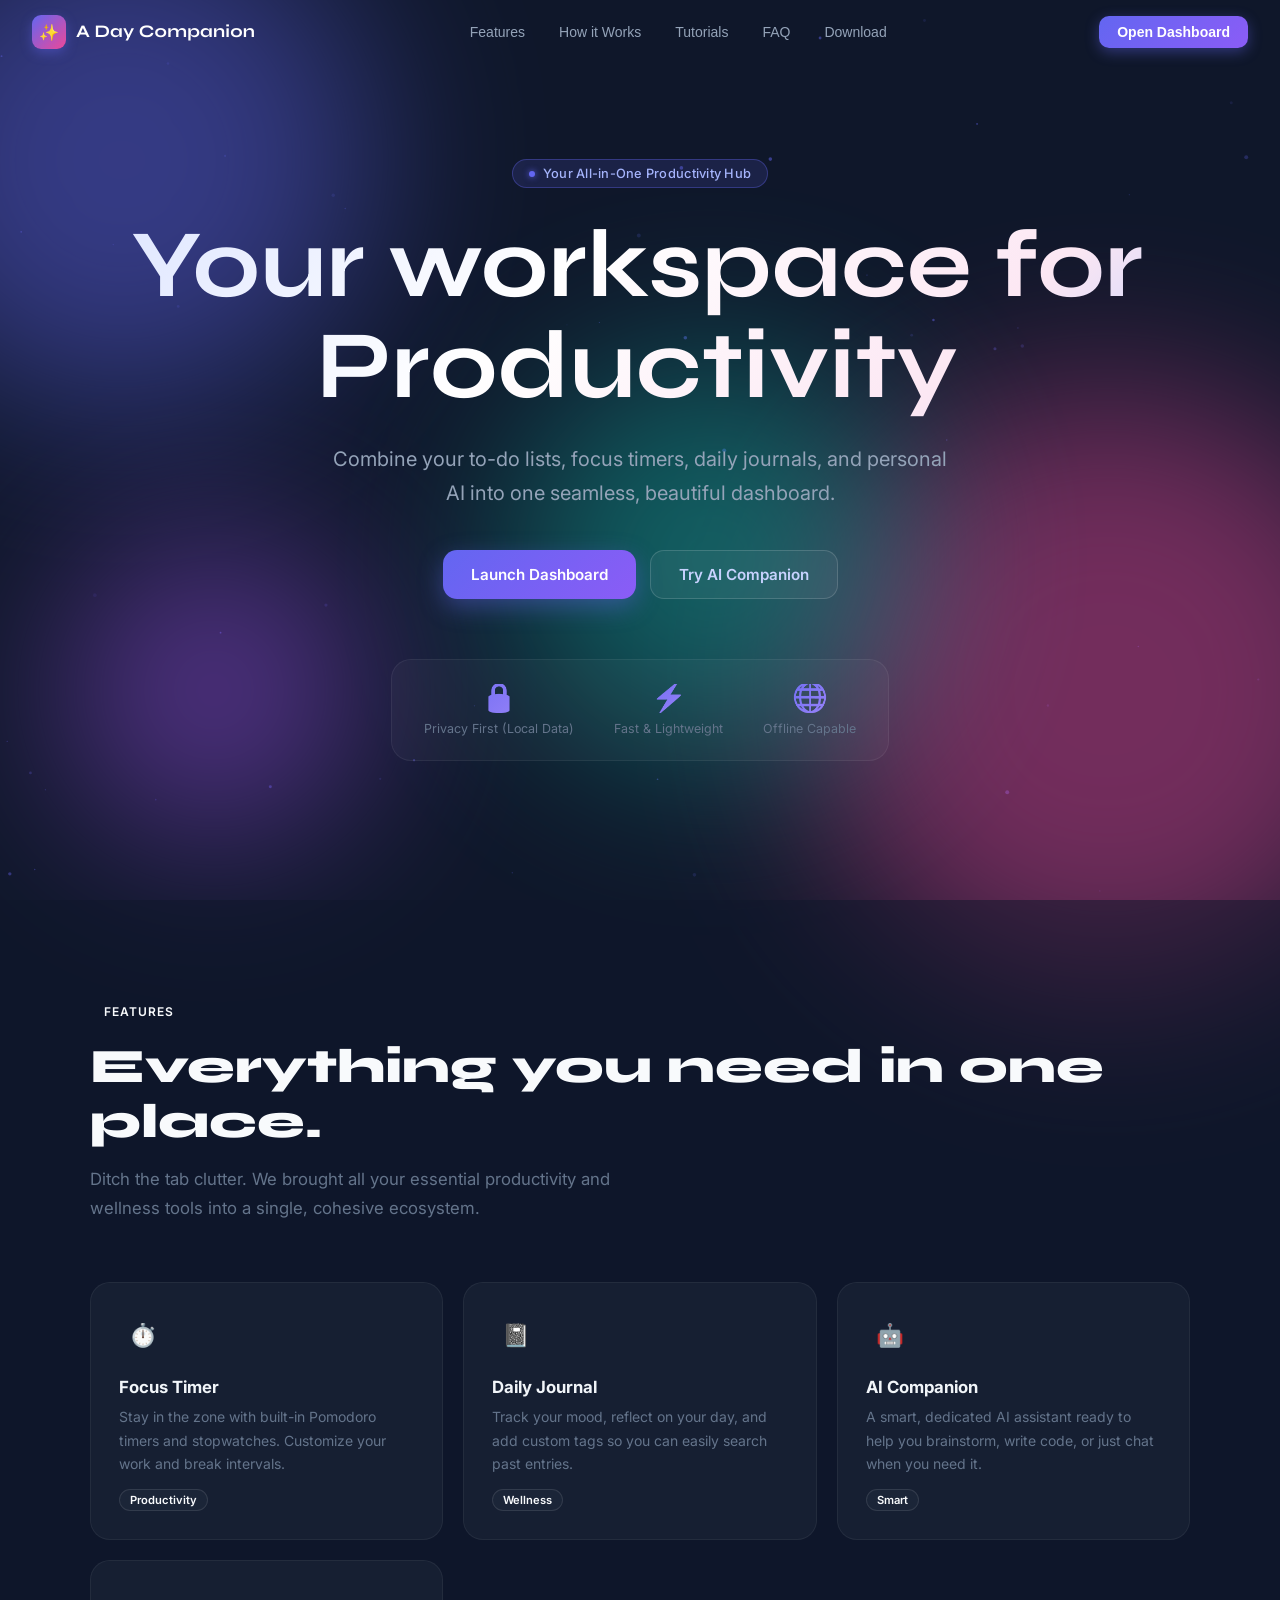
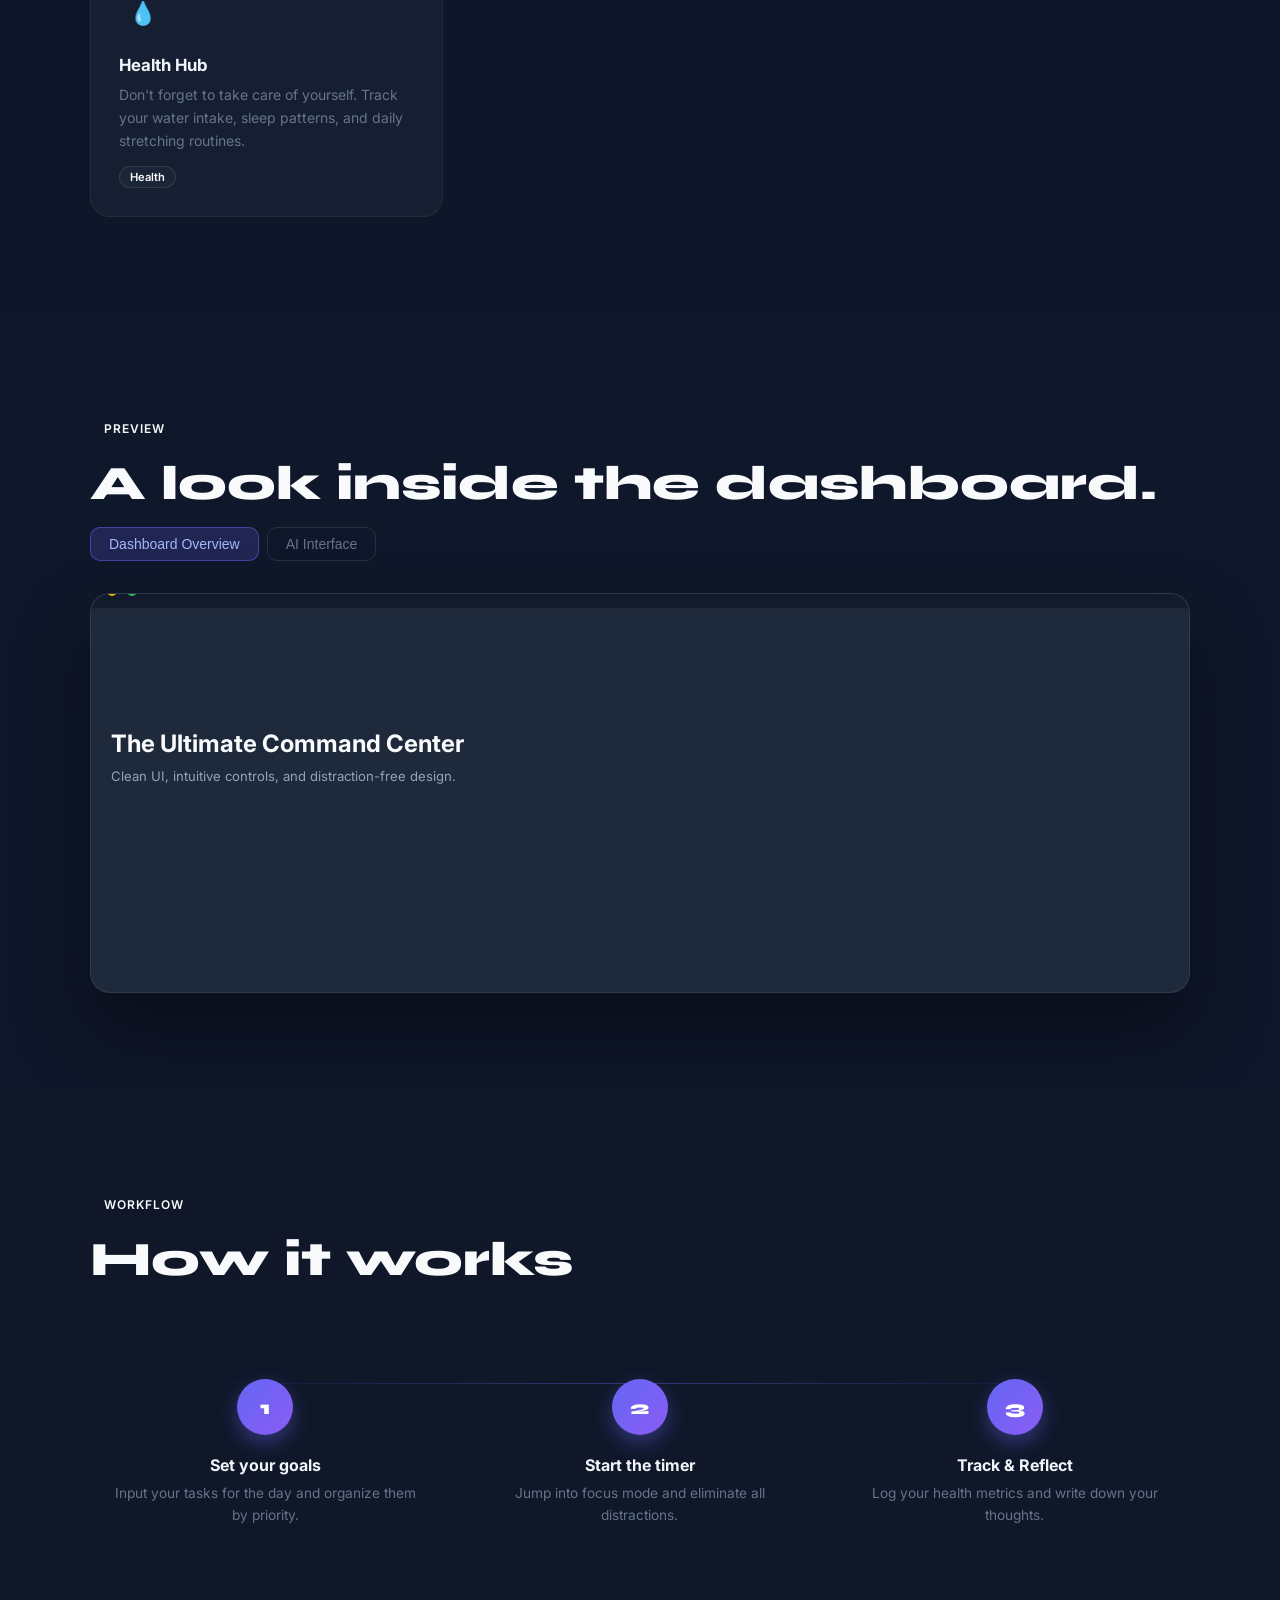
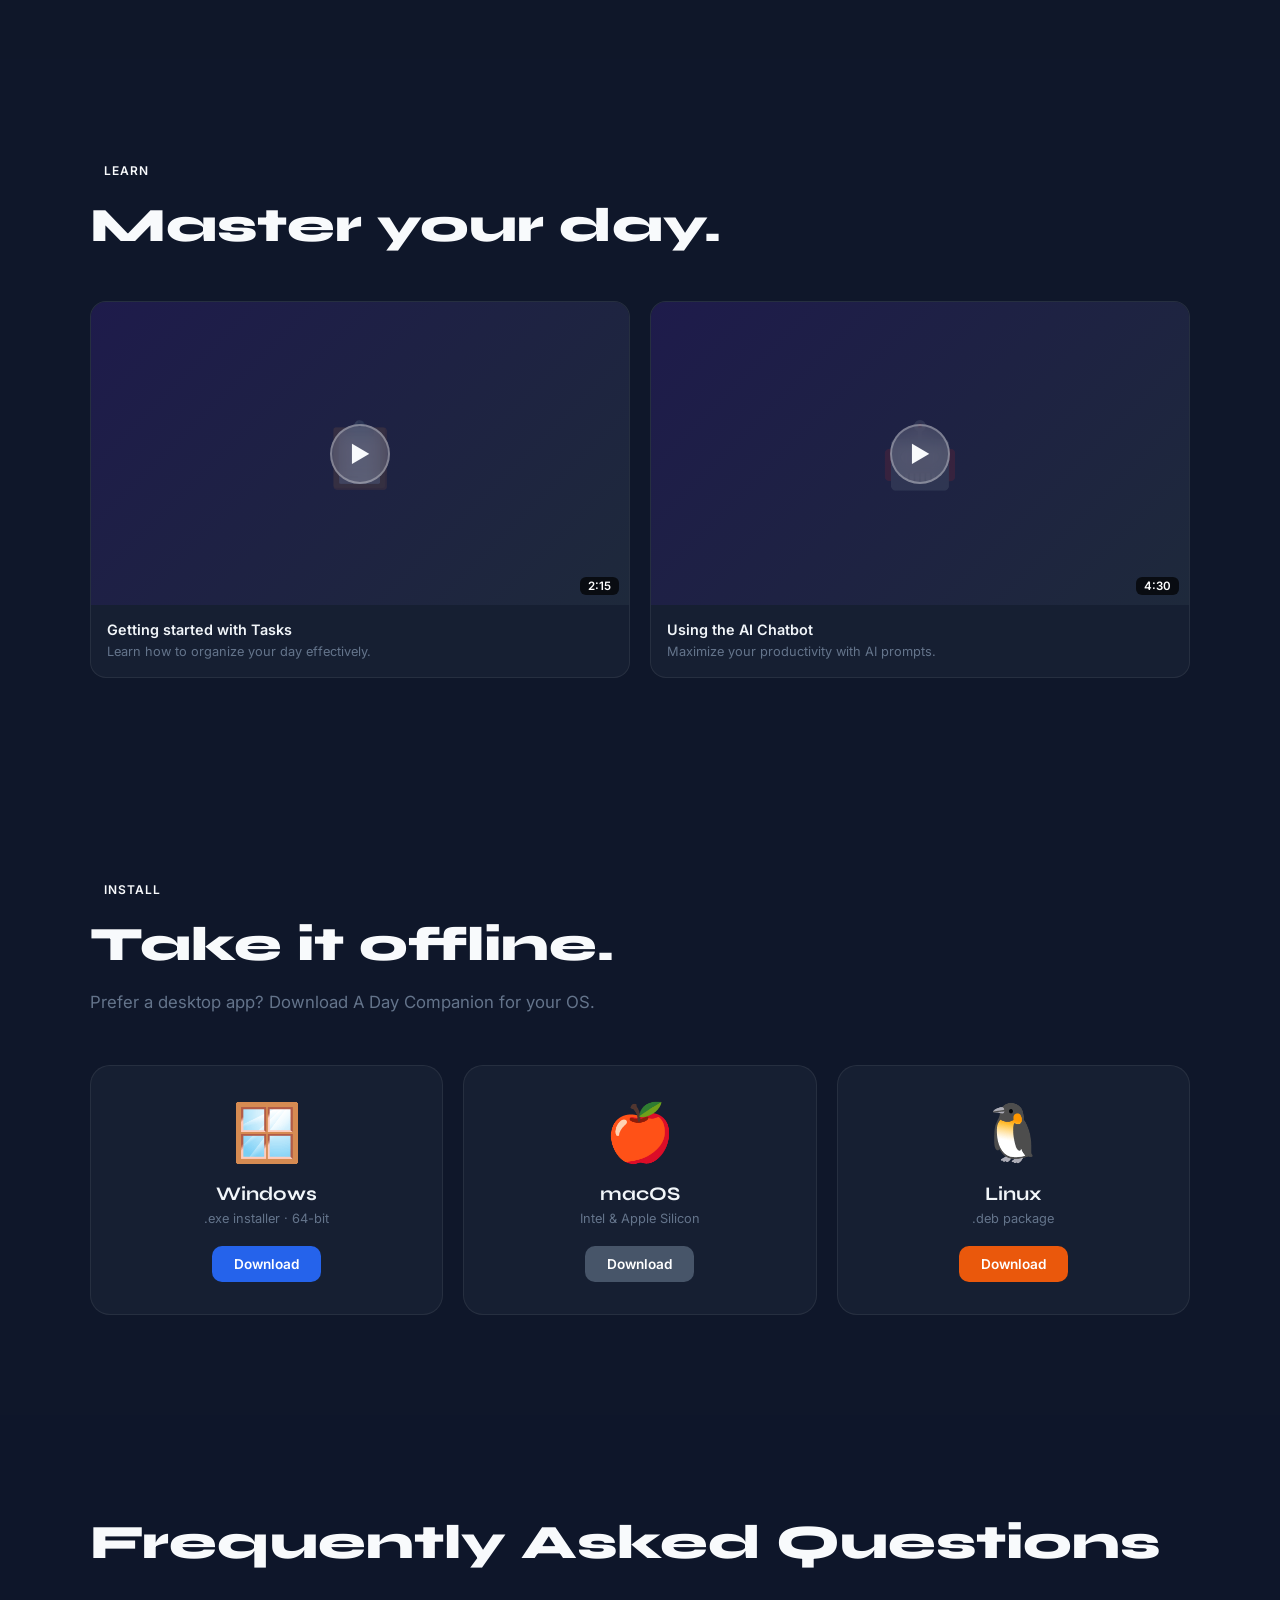
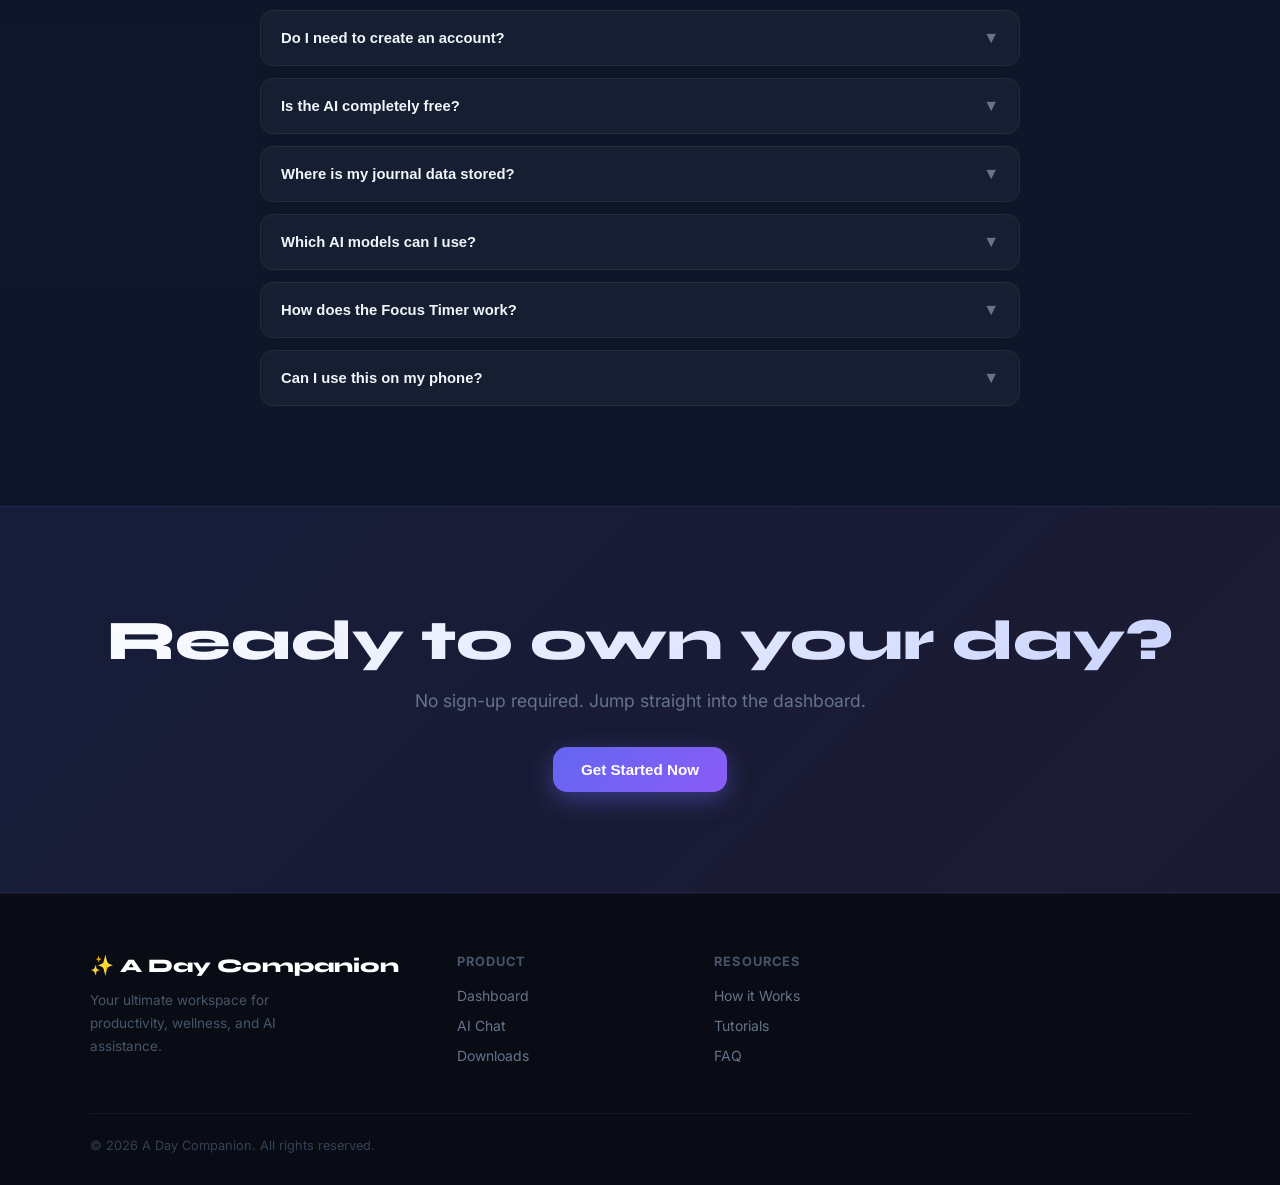
==== commit c8e1aba3: "A Day Companion" ====
--- a/web/index.html
+++ b/web/index.html
@@ -312,7 +312,6 @@
             </div>
         </div>
     </div>
-
     <script src="js/landing.js"></script>
 </body>
 </html>
--- a/web/css/landing.css
+++ b/web/css/landing.css
@@ -1,4 +1,4 @@
-/* ── Base ── */
+
 *, *::before, *::after { box-sizing: border-box; margin: 0; padding: 0; }
 
 body {
@@ -88,7 +88,7 @@
 .typing-dot:nth-child(2) { animation-delay: -0.16s; }
 @keyframes typingAnim { 0%,80%,100%{transform:scale(0)} 40%{transform:scale(1)} }
 
-/* Pulse ring for badges */
+
 @keyframes pulseRing {
     0%   { transform: scale(1); opacity: 0.8; }
     50%  { transform: scale(1.5); opacity: 0; }
@@ -176,7 +176,7 @@
 }
 .nav-cta:hover { transform: translateY(-1px); box-shadow: 0 6px 20px rgba(99,102,241,0.55); }
 
-/* Mobile nav toggle */
+
 .nav-hamburger {
     display: none;
     flex-direction: column;
@@ -289,7 +289,7 @@
 }
 .btn-secondary:hover { background: rgba(255,255,255,0.1); border-color: rgba(99,102,241,0.5); transform: translateY(-2px); }
 
-/* Hero stats bar */
+
 .hero-stats {
     display: flex;
     gap: 40px;
@@ -315,7 +315,7 @@
 }
 .hero-stat-label { font-size: 0.78rem; color: #64748b; margin-top: 4px; }
 
-/* ── Section base ── */
+
 .section {
     padding: 100px 24px;
     position: relative;
@@ -430,7 +430,7 @@
 }
 .preview-screen.active { display: block; }
 
-/* Mock UI inside preview */
+
 .mock-ui {
     padding: 20px;
     font-size: 0.82rem;
@@ -488,7 +488,7 @@
 .step-title { font-size: 1rem; font-weight: 700; color: #f1f5f9; margin-bottom: 8px; }
 .step-desc { font-size: 0.855rem; color: #64748b; line-height: 1.6; }
 
-/* ── Tutorial Video Section ── */
+
 #tutorials { background: #0f172a; }
 .tutorial-grid {
     display: grid;
@@ -552,7 +552,7 @@
 .tutorial-title { font-size: 0.9rem; font-weight: 600; color: #f1f5f9; margin-bottom: 4px; }
 .tutorial-desc { font-size: 0.8rem; color: #64748b; line-height: 1.5; }
 
-/* Video modal */
+
 .video-modal-overlay {
     position: fixed; inset: 0; z-index: 1100;
     background: rgba(0,0,0,0.88);
@@ -632,7 +632,7 @@
 .testi-name { font-size: 0.875rem; font-weight: 600; color: #f1f5f9; }
 .testi-role { font-size: 0.75rem; color: #64748b; }
 
-/* ── Platform/Download ── */
+
 #download { background: #0f172a; }
 .platform-grid {
     display: grid;
@@ -775,10 +775,10 @@
 }
 .footer-social-btn:hover { background: rgba(99,102,241,0.15); border-color: rgba(99,102,241,0.3); color: #a5b4fc; }
 
-/* ── Dashboard (app view) ── */
+
 .dashboard-wrap { min-height: 100vh; padding: 24px; }
 
-/* ── Modals (Try Now, AI) ── */
+
 .trynow-overlay {
     position: fixed; inset: 0; z-index: 1200;
     background: rgba(0,0,0,0.75);
